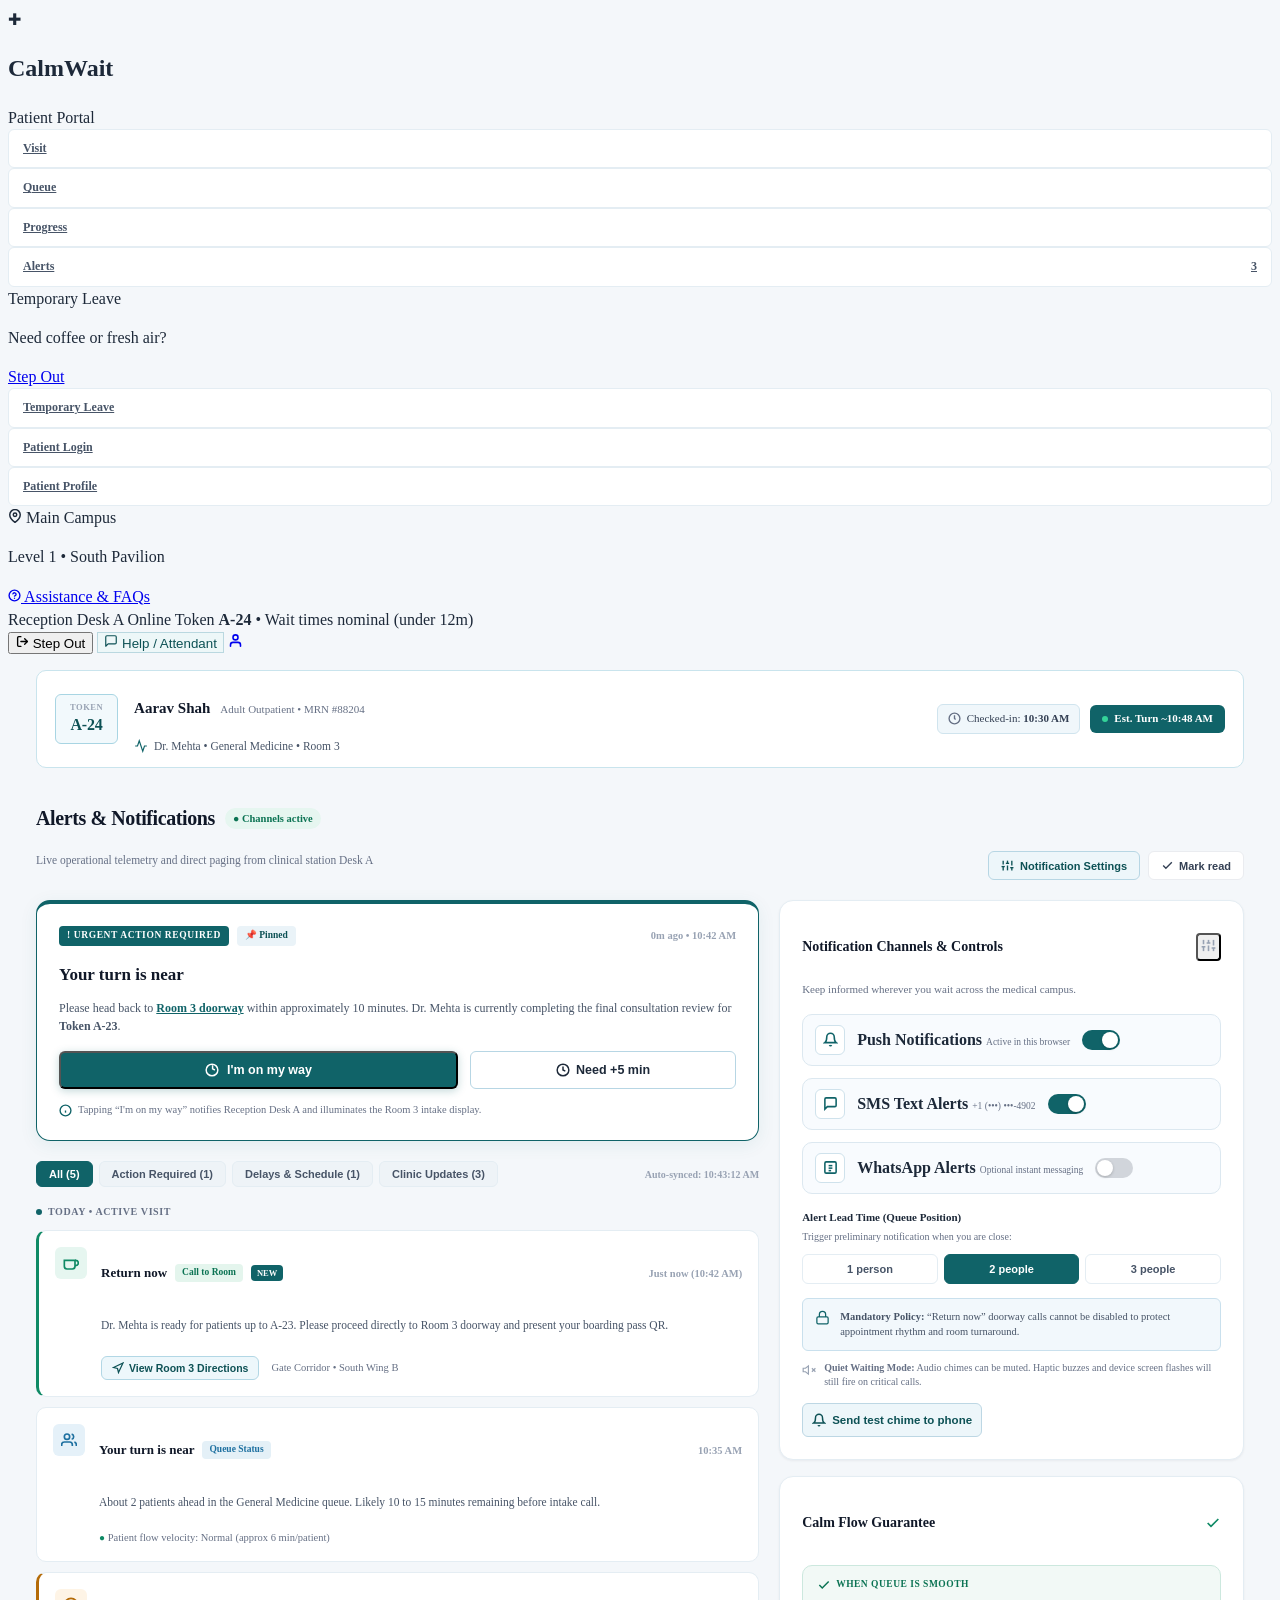
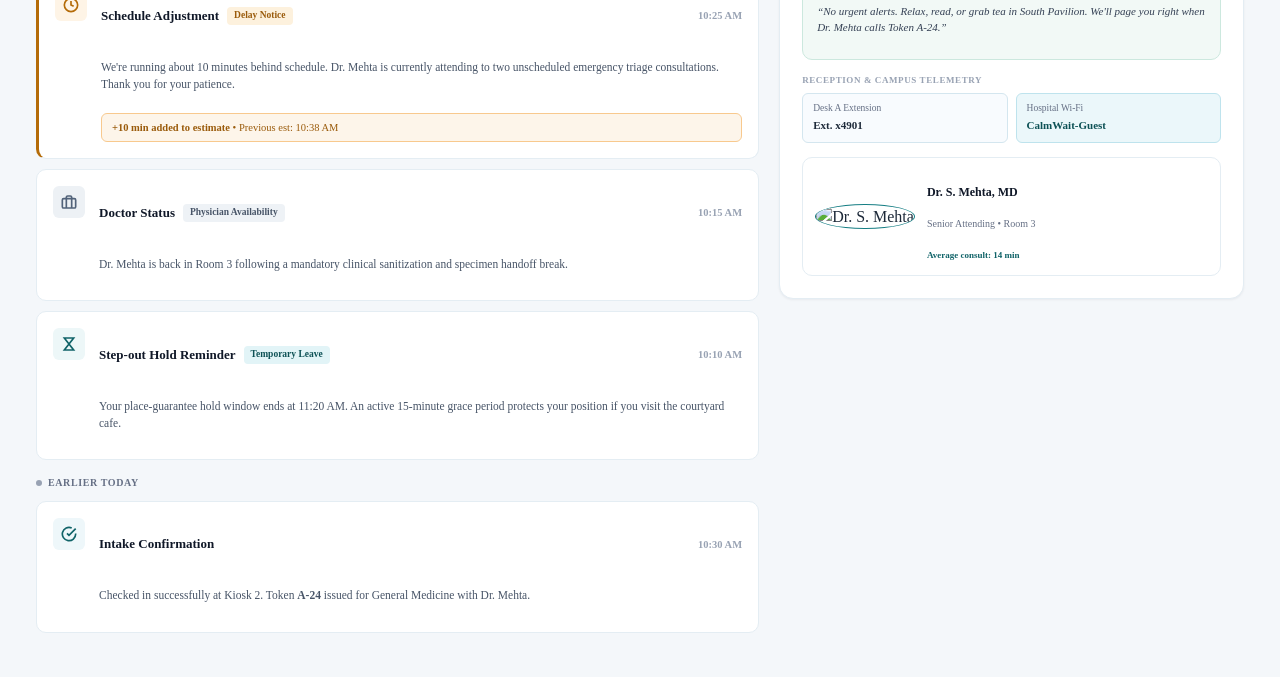
==== Notification/notification.html @ f2ccf95a "Added login and notification folder" ====
<!DOCTYPE html>
<html lang="en">
<head>
  <meta charset="UTF-8">
  <meta name="viewport" content="width=device-width, initial-scale=1.0">
  <title>CalmWait - Alerts & Notifications</title>
  <link rel="preconnect" href="https://fonts.googleapis.com">
  <link rel="preconnect" href="https://fonts.gstatic.com" crossorigin>
  <link href="https://fonts.googleapis.com/css2?family=Plus+Jakarta+Sans:wght@400;500;600;700;800&display=swap" rel="stylesheet">
  <link rel="stylesheet" href="../global/global.css">
  <link rel="stylesheet" href="alerts.css">
</head>
<body class="page-notification">

  <div class="app-container">
    
    <!-- Sidebar -->
    <aside class="sidebar">
      <div class="sidebar-top">
        <div class="brand">
          <div class="brand-icon">✚</div>
          <div class="brand-text">
            <h1>CalmWait</h1>
            <span>Patient Portal</span>
          </div>
        </div>

        <nav class="nav-list">
          <a href="../visit/visit.html" class="nav-item">Visit</a>
          <a href="../que/que.html" class="nav-item">Queue</a>
          <a href="../progress/progress.html" class="nav-item">Progress</a>
          <a href="../notification/notification.html" class="nav-item active">
            <span>Alerts</span>
            <span class="nav-badge">3</span>
          </a>
          <div class="nav-leave-box">
            <span class="nav-leave-tag">Temporary Leave</span>
            <p class="nav-leave-title">Need coffee or fresh air?</p>
            <a href="../index.html" class="btn-leave-action">Step Out</a>
          </div>
                  <a href="../index.html" class="nav-item">Temporary Leave</a>
          <a href="../login/login.html" class="nav-item">Patient Login</a>
          <a href="../pro/pro.html" class="nav-item">Patient Profile</a></nav>
      </div>

      <div class="sidebar-footer">
        <div class="location-info">
          <div class="loc-header">
            <svg width="14" height="14" viewBox="0 0 24 24" fill="none" stroke="currentColor" stroke-width="2.5" stroke-linecap="round" stroke-linejoin="round"><path d="M21 10c0 7-9 13-9 13s-9-6-9-13a9 9 0 0 1 18 0z"></path><circle cx="12" cy="10" r="3"></circle></svg>
            <span>Main Campus</span>
          </div>
          <p class="loc-sub">Level 1 • South Pavilion</p>
        </div>
        <a href="#" class="footer-link">
          <svg width="13" height="13" viewBox="0 0 24 24" fill="none" stroke="currentColor" stroke-width="2.5" stroke-linecap="round" stroke-linejoin="round"><circle cx="12" cy="12" r="10"></circle><path d="M9.09 9a3 3 0 0 1 5.83 1c0 2-3 3-3 3"></path><line x1="12" y1="17" x2="12.01" y2="17"></line></svg>
          Assistance &amp; FAQs
        </a>
      </div>
    </aside>

    <!-- Main Content Area -->
    <main class="main-content">

      <!-- Top Utility Bar -->
      <header class="utility-bar">
        <div class="desk-indicator">
          <span class="pulse-badge">
            <span class="pulse-dot"></span>
            Reception Desk A Online
          </span>
          <span class="token-top-pill">Token <strong>A-24</strong></span>
          <span class="desk-meta">• Wait times nominal (under 12m)</span>
        </div>

        <div class="account-actions">
          <button class="btn btn-outline-stepout" type="button">
            <svg width="13" height="13" viewBox="0 0 24 24" fill="none" stroke="currentColor" stroke-width="2.5" stroke-linecap="round" stroke-linejoin="round"><path d="M9 21H5a2 2 0 0 1-2-2V5a2 2 0 0 1 2-2h4"></path><polyline points="16 17 21 12 16 7"></polyline><line x1="21" y1="12" x2="9" y2="12"></line></svg>
            Step Out
          </button>
          <button class="btn btn-support" type="button">
            <svg width="14" height="14" viewBox="0 0 24 24" fill="none" stroke="currentColor" stroke-width="2" stroke-linecap="round" stroke-linejoin="round"><path d="M21 15a2 2 0 0 1-2 2H7l-4 4V5a2 2 0 0 1 2-2h14a2 2 0 0 1 2 2z"></path></svg>
            Help / Attendant
          </button>
          <a href="../pro/pro.html" class="profile-avatar" aria-label="Open patient profile">
            <svg width="15" height="15" viewBox="0 0 24 24" fill="none" stroke="currentColor" stroke-width="2.5" stroke-linecap="round" stroke-linejoin="round"><path d="M20 21v-2a4 4 0 0 0-4-4H8a4 4 0 0 0-4 4v2"></path><circle cx="12" cy="7" r="4"></circle></svg>
          </a>
        </div>
      </header>

      <!-- Patient Header Card -->
      <section class="patient-header-strip">
        <div class="patient-token-badge">
          <span class="token-lbl">TOKEN</span>
          <span class="token-val">A-24</span>
        </div>

        <div class="patient-meta-details">
          <div class="name-row">
            <h3>Aarav Shah</h3>
            <span class="patient-type">Adult Outpatient • MRN #88204</span>
          </div>
          <div class="doctor-row">
            <svg width="14" height="14" viewBox="0 0 24 24" fill="none" stroke="currentColor" stroke-width="2"><path d="M22 12h-4l-3 9L9 3l-3 9H2"></path></svg>
            <span>Dr. Mehta • General Medicine • Room 3</span>
          </div>
        </div>

        <div class="timing-details">
          <div class="checkin-badge">
            <svg width="13" height="13" viewBox="0 0 24 24" fill="none" stroke="currentColor" stroke-width="2.5"><circle cx="12" cy="12" r="10"></circle><polyline points="12 6 12 12 14 14"></polyline></svg>
            <span>Checked-in: <strong>10:30 AM</strong></span>
          </div>
          <div class="est-badge">
            <span class="est-dot"></span>
            <span>Est. Turn ~10:48 AM</span>
          </div>
        </div>
      </section>

      <!-- Page Title & Top Actions -->
      <section class="page-title-row">
        <div>
          <div class="title-with-pill">
            <h2>Alerts &amp; Notifications</h2>
            <span class="status-live-chip">● Channels active</span>
          </div>
          <p class="subtitle">Live operational telemetry and direct paging from clinical station Desk A</p>
        </div>

        <div class="top-page-btns">
          <button class="btn btn-settings" type="button">
            <svg width="13" height="13" viewBox="0 0 24 24" fill="none" stroke="currentColor" stroke-width="2.5"><line x1="4" y1="21" x2="4" y2="14"></line><line x1="4" y1="10" x2="4" y2="3"></line><line x1="12" y1="21" x2="12" y2="12"></line><line x1="12" y1="8" x2="12" y2="3"></line><line x1="20" y1="21" x2="20" y2="16"></line><line x1="20" y1="12" x2="20" y2="3"></line><line x1="1" y1="14" x2="7" y2="14"></line><line x1="9" y1="8" x2="15" y2="8"></line><line x1="17" y1="16" x2="23" y2="16"></line></svg>
            Notification Settings
          </button>
          <button class="btn btn-mark-read" type="button">
            <svg width="13" height="13" viewBox="0 0 24 24" fill="none" stroke="currentColor" stroke-width="2.5"><polyline points="20 6 9 17 4 12"></polyline></svg>
            Mark read
          </button>
        </div>
      </section>

      <!-- Main Layout 2 Columns -->
      <div class="alerts-layout-grid">
        
        <!-- Left: Urgent Banner + Filter Tabs + Feed -->
        <div class="feed-column">

          <!-- Urgent Hero Notification Card -->
          <article class="urgent-hero-card">
            <div class="urgent-top-line">
              <div class="urgent-tags">
                <span class="tag-urgent">! URGENT ACTION REQUIRED</span>
                <span class="tag-pinned">📌 Pinned</span>
              </div>
              <span class="urgent-timestamp">0m ago • 10:42 AM</span>
            </div>

            <h3 class="urgent-heading">Your turn is near</h3>
            <p class="urgent-body">
              Please head back to <a href="#" class="room-anchor">Room 3 doorway</a> within approximately 10 minutes. Dr. Mehta is currently completing the final consultation review for <strong>Token A-23</strong>.
            </p>

            <div class="urgent-actions">
              <button class="btn-way" type="button">
                <svg width="14" height="14" viewBox="0 0 24 24" fill="none" stroke="currentColor" stroke-width="2.5"><path d="M13 4v6l4 2"></path><circle cx="12" cy="12" r="10"></circle></svg>
                I'm on my way
              </button>
              <button class="btn-need-time" type="button">
                <svg width="14" height="14" viewBox="0 0 24 24" fill="none" stroke="currentColor" stroke-width="2.5"><circle cx="12" cy="12" r="10"></circle><polyline points="12 6 12 12 16 14"></polyline></svg>
                Need +5 min
              </button>
            </div>

            <div class="urgent-footnote">
              <svg width="13" height="13" viewBox="0 0 24 24" fill="none" stroke="currentColor" stroke-width="2.5"><circle cx="12" cy="12" r="10"></circle><line x1="12" y1="16" x2="12" y2="12"></line><line x1="12" y1="8" x2="12.01" y2="8"></line></svg>
              <span>Tapping &ldquo;I'm on my way&rdquo; notifies Reception Desk A and illuminates the Room 3 intake display.</span>
            </div>
          </article>

          <!-- Filter Pills & Auto-sync -->
          <div class="filter-controls-row">
            <div class="filter-pills" role="tablist">
              <button class="pill-btn active" type="button">All (5)</button>
              <button class="pill-btn" type="button">Action Required (1)</button>
              <button class="pill-btn" type="button">Delays &amp; Schedule (1)</button>
              <button class="pill-btn" type="button">Clinic Updates (3)</button>
            </div>
            <span class="auto-sync-label">Auto-synced: 10:43:12 AM</span>
          </div>

          <!-- Section: Today Active Visit -->
          <div class="timeline-section">
            <div class="section-divider-tag">
              <span class="timeline-dot"></span>
              <span>TODAY • ACTIVE VISIT</span>
            </div>

            <div class="alerts-feed-list">
              
              <!-- Item 1: Return now (Active Call) -->
              <article class="feed-item return-item">
                <div class="feed-icon-box green-icon">
                  <svg width="16" height="16" viewBox="0 0 24 24" fill="none" stroke="currentColor" stroke-width="2.5"><path d="M18 8h1a4 4 0 0 1 0 8h-1"></path><path d="M2 8h16v9a4 4 0 0 1-4 4H6a4 4 0 0 1-4-4V8z"></path></svg>
                </div>
                <div class="feed-content">
                  <div class="feed-item-header">
                    <div class="item-title-group">
                      <h4>Return now</h4>
                      <span class="badge-tag-green">Call to Room</span>
                      <span class="badge-new">New</span>
                    </div>
                    <span class="feed-time">Just now (10:42 AM)</span>
                  </div>
                  <p class="feed-text">
                    Dr. Mehta is ready for patients up to A-23. Please proceed directly to Room 3 doorway and present your boarding pass QR.
                  </p>
                  <div class="feed-inline-actions">
                    <button class="btn-item-link" type="button">
                      <svg width="12" height="12" viewBox="0 0 24 24" fill="none" stroke="currentColor" stroke-width="2.5"><polygon points="3 11 22 2 13 21 11 13 3 11"></polygon></svg>
                      View Room 3 Directions
                    </button>
                    <span class="gate-hint">Gate Corridor • South Wing B</span>
                  </div>
                </div>
              </article>

              <!-- Item 2: Your turn is near (Queue Status) -->
              <article class="feed-item">
                <div class="feed-icon-box blue-icon">
                  <svg width="16" height="16" viewBox="0 0 24 24" fill="none" stroke="currentColor" stroke-width="2.5"><path d="M17 21v-2a4 4 0 0 0-4-4H5a4 4 0 0 0-4 4v2"></path><circle cx="9" cy="7" r="4"></circle><path d="M23 21v-2a4 4 0 0 0-3-3.87"></path><path d="M16 3.13a4 4 0 0 1 0 7.75"></path></svg>
                </div>
                <div class="feed-content">
                  <div class="feed-item-header">
                    <div class="item-title-group">
                      <h4>Your turn is near</h4>
                      <span class="badge-tag-blue">Queue Status</span>
                    </div>
                    <span class="feed-time">10:35 AM</span>
                  </div>
                  <p class="feed-text">
                    About 2 patients ahead in the General Medicine queue. Likely 10 to 15 minutes remaining before intake call.
                  </p>
                  <div class="feed-sub-metric">
                    <span class="green-indicator">●</span> Patient flow velocity: Normal (approx 6 min/patient)
                  </div>
                </div>
              </article>

              <!-- Item 3: Schedule Adjustment (Delay Notice) -->
              <article class="feed-item delay-item">
                <div class="feed-icon-box amber-icon">
                  <svg width="16" height="16" viewBox="0 0 24 24" fill="none" stroke="currentColor" stroke-width="2.5"><circle cx="12" cy="12" r="10"></circle><polyline points="12 6 12 12 16 14"></polyline></svg>
                </div>
                <div class="feed-content">
                  <div class="feed-item-header">
                    <div class="item-title-group">
                      <h4>Schedule Adjustment</h4>
                      <span class="badge-tag-amber">Delay Notice</span>
                    </div>
                    <span class="feed-time">10:25 AM</span>
                  </div>
                  <p class="feed-text">
                    We're running about 10 minutes behind schedule. Dr. Mehta is currently attending to two unscheduled emergency triage consultations. Thank you for your patience.
                  </p>
                  <div class="delay-highlight">
                    <strong>+10 min added to estimate</strong> • Previous est: 10:38 AM
                  </div>
                </div>
              </article>

              <!-- Item 4: Doctor Status (Physician Availability) -->
              <article class="feed-item">
                <div class="feed-icon-box gray-icon">
                  <svg width="16" height="16" viewBox="0 0 24 24" fill="none" stroke="currentColor" stroke-width="2.5"><rect x="2" y="7" width="20" height="14" rx="2" ry="2"></rect><path d="M16 21V5a2 2 0 0 0-2-2h-4a2 2 0 0 0-2 2v16"></path></svg>
                </div>
                <div class="feed-content">
                  <div class="feed-item-header">
                    <div class="item-title-group">
                      <h4>Doctor Status</h4>
                      <span class="badge-tag-light">Physician Availability</span>
                    </div>
                    <span class="feed-time">10:15 AM</span>
                  </div>
                  <p class="feed-text">
                    Dr. Mehta is back in Room 3 following a mandatory clinical sanitization and specimen handoff break.
                  </p>
                </div>
              </article>

              <!-- Item 5: Step-out Hold Reminder -->
              <article class="feed-item">
                <div class="feed-icon-box teal-icon">
                  <svg width="16" height="16" viewBox="0 0 24 24" fill="none" stroke="currentColor" stroke-width="2.5"><polygon points="5 3 19 3 12 12 19 21 5 21 12 12 5 3"></polygon></svg>
                </div>
                <div class="feed-content">
                  <div class="feed-item-header">
                    <div class="item-title-group">
                      <h4>Step-out Hold Reminder</h4>
                      <span class="badge-tag-teal">Temporary Leave</span>
                    </div>
                    <span class="feed-time">10:10 AM</span>
                  </div>
                  <p class="feed-text">
                    Your place-guarantee hold window ends at 11:20 AM. An active 15-minute grace period protects your position if you visit the courtyard cafe.
                  </p>
                </div>
              </article>

            </div>
          </div>

          <!-- Section: Earlier Today -->
          <div class="timeline-section">
            <div class="section-divider-tag">
              <span class="timeline-dot muted"></span>
              <span>EARLIER TODAY</span>
            </div>

            <div class="alerts-feed-list">
              <article class="feed-item">
                <div class="feed-icon-box light-blue-icon">
                  <svg width="16" height="16" viewBox="0 0 24 24" fill="none" stroke="currentColor" stroke-width="2.5"><path d="M22 11.08V12a10 10 0 1 1-5.93-9.14"></path><polyline points="22 4 12 14.01 9 11.01"></polyline></svg>
                </div>
                <div class="feed-content">
                  <div class="feed-item-header">
                    <div class="item-title-group">
                      <h4>Intake Confirmation</h4>
                    </div>
                    <span class="feed-time">10:30 AM</span>
                  </div>
                  <p class="feed-text">
                    Checked in successfully at Kiosk 2. Token <strong>A-24</strong> issued for General Medicine with Dr. Mehta.
                  </p>
                </div>
              </article>
            </div>
          </div>

        </div>

        <!-- Right Column: Channels & Controls & Telemetry -->
        <aside class="controls-column">
          
          <!-- Channels & Controls Card -->
          <div class="card controls-card">
            <div class="card-head-row">
              <h3>Notification Channels &amp; Controls</h3>
              <button class="btn-tune" aria-label="Tune Channels" type="button">
                <svg width="15" height="15" viewBox="0 0 24 24" fill="none" stroke="currentColor" stroke-width="2.5"><line x1="4" y1="21" x2="4" y2="14"></line><line x1="4" y1="10" x2="4" y2="3"></line><line x1="12" y1="21" x2="12" y2="12"></line><line x1="12" y1="8" x2="12" y2="3"></line><line x1="20" y1="21" x2="20" y2="16"></line><line x1="20" y1="12" x2="20" y2="3"></line><line x1="1" y1="14" x2="7" y2="14"></line><line x1="9" y1="8" x2="15" y2="8"></line><line x1="17" y1="16" x2="23" y2="16"></line></svg>
              </button>
            </div>
            <p class="card-subhead">Keep informed wherever you wait across the medical campus.</p>

            <div class="channels-list">
              <!-- Push Notification Toggle -->
              <div class="channel-toggle-row">
                <div class="channel-icon-wrap">
                  <svg width="15" height="15" viewBox="0 0 24 24" fill="none" stroke="currentColor" stroke-width="2.5"><path d="M18 8A6 6 0 0 0 6 8c0 7-3 9-3 9h18s-3-2-3-9"></path><path d="M13.73 21a2 2 0 0 1-3.46 0"></path></svg>
                </div>
                <div class="channel-meta">
                  <strong>Push Notifications</strong>
                  <span>Active in this browser</span>
                </div>
                <label class="toggle-switch">
                  <input type="checkbox" checked>
                  <span class="slider"></span>
                </label>
              </div>

              <!-- SMS Alert Toggle -->
              <div class="channel-toggle-row">
                <div class="channel-icon-wrap">
                  <svg width="15" height="15" viewBox="0 0 24 24" fill="none" stroke="currentColor" stroke-width="2.5"><path d="M21 15a2 2 0 0 1-2 2H7l-4 4V5a2 2 0 0 1 2-2h14a2 2 0 0 1 2 2z"></path></svg>
                </div>
                <div class="channel-meta">
                  <strong>SMS Text Alerts</strong>
                  <span>+1 (•••) •••-4902</span>
                </div>
                <label class="toggle-switch">
                  <input type="checkbox" checked>
                  <span class="slider"></span>
                </label>
              </div>

              <!-- WhatsApp Alert Toggle -->
              <div class="channel-toggle-row">
                <div class="channel-icon-wrap">
                  <svg width="15" height="15" viewBox="0 0 24 24" fill="none" stroke="currentColor" stroke-width="2.5"><rect x="3" y="3" width="18" height="18" rx="2" ry="2"></rect><line x1="9" y1="9" x2="15" y2="9"></line><line x1="9" y1="13" x2="15" y2="13"></line><line x1="9" y1="17" x2="13" y2="17"></line></svg>
                </div>
                <div class="channel-meta">
                  <strong>WhatsApp Alerts</strong>
                  <span>Optional instant messaging</span>
                </div>
                <label class="toggle-switch">
                  <input type="checkbox">
                  <span class="slider"></span>
                </label>
              </div>
            </div>

            <!-- Alert Lead Time Segmented -->
            <div class="lead-time-control">
              <label class="lead-title">Alert Lead Time (Queue Position)</label>
              <span class="lead-desc">Trigger preliminary notification when you are close:</span>
              <div class="segment-pill-group">
                <button class="segment-btn" type="button">1 person</button>
                <button class="segment-btn active" type="button">2 people</button>
                <button class="segment-btn" type="button">3 people</button>
              </div>
            </div>

            <!-- Mandatory Policy Notice -->
            <div class="mandatory-policy-box">
              <svg width="15" height="15" viewBox="0 0 24 24" fill="none" stroke="currentColor" stroke-width="2"><rect x="3" y="11" width="18" height="11" rx="2" ry="2"></rect><path d="M7 11V7a5 5 0 0 1 10 0v4"></path></svg>
              <div>
                <strong>Mandatory Policy:</strong> &ldquo;Return now&rdquo; doorway calls cannot be disabled to protect appointment rhythm and room turnaround.
              </div>
            </div>

            <!-- Quiet Waiting Mode Disclaimer -->
            <div class="quiet-mode-note">
              <svg width="14" height="14" viewBox="0 0 24 24" fill="none" stroke="currentColor" stroke-width="2"><polygon points="11 5 6 9 2 9 2 15 6 15 11 19 11 5"></polygon><line x1="23" y1="9" x2="17" y2="15"></line><line x1="17" y1="9" x2="23" y2="15"></line></svg>
              <span><strong>Quiet Waiting Mode:</strong> Audio chimes can be muted. Haptic buzzes and device screen flashes will still fire on critical calls.</span>
            </div>

            <button class="btn btn-test-chime" type="button">
              <svg width="14" height="14" viewBox="0 0 24 24" fill="none" stroke="currentColor" stroke-width="2.5"><path d="M18 8A6 6 0 0 0 6 8c0 7-3 9-3 9h18s-3-2-3-9"></path><path d="M13.73 21a2 2 0 0 1-3.46 0"></path></svg>
              Send test chime to phone
            </button>
          </div>

          <!-- Calm Flow Guarantee Card -->
          <div class="card guarantee-card">
            <div class="card-head-row">
              <h3>Calm Flow Guarantee</h3>
              <svg class="verified-icon" width="16" height="16" viewBox="0 0 24 24" fill="none" stroke="currentColor" stroke-width="2.5"><polyline points="20 6 9 17 4 12"></polyline></svg>
            </div>

            <div class="guarantee-inner-box">
              <div class="guarantee-subhead">
                <svg width="14" height="14" viewBox="0 0 24 24" fill="none" stroke="currentColor" stroke-width="2.5"><polyline points="20 6 9 17 4 12"></polyline></svg>
                WHEN QUEUE IS SMOOTH
              </div>
              <p class="guarantee-quote">
                &ldquo;No urgent alerts. Relax, read, or grab tea in South Pavilion. We'll page you right when Dr. Mehta calls Token A-24.&rdquo;
              </p>
            </div>

            <!-- Reception & Campus Telemetry -->
            <div class="telemetry-section">
              <span class="telemetry-label">RECEPTION &amp; CAMPUS TELEMETRY</span>
              <div class="telemetry-grid">
                <div class="telemetry-item">
                  <span>Desk A Extension</span>
                  <strong>Ext. x4901</strong>
                </div>
                <div class="telemetry-item wifi-item">
                  <span>Hospital Wi-Fi</span>
                  <strong>CalmWait-Guest</strong>
                </div>
              </div>
            </div>

            <!-- Attending Doctor Badge -->
            <div class="doctor-badge-card">
              <div class="doc-avatar">
                <img src="https://images.unsplash.com/photo-1622253692010-333f2da6031d?w=100&auto=format&fit=crop&q=80" alt="Dr. S. Mehta">
              </div>
              <div class="doc-info">
                <h4>Dr. S. Mehta, MD</h4>
                <p>Senior Attending • Room 3</p>
                <span class="doc-avg">Average consult: 14 min</span>
              </div>
            </div>

          </div>

        </aside>

      </div>

    </main>

  </div>

</body>
</html>
---- Notification/alerts.css ----
/* ==========================================================================
   CalmWait Alerts & Notifications - Design Tokens & Styles
   ========================================================================== */


/* Base Reset & Typography */
body.page-notification {
  background-color: #f4f7fa;
  color: #1d2939;
  min-height: 100vh;
  line-height: 1.45;
}

.nav-item {
  display: flex;
  justify-content: space-between;
  align-items: center;
  padding: 10px 14px;
  font-size: 12px;
  font-weight: 600;
  color: #475467;
  border: 1px solid #e4edf3;
  border-radius: 6px;
  background: #ffffff;
}



.btn-support {
  background: #edf7f8;
  border: 1px solid #bad8e0;
  color: #0d5155;
}

/* ==========================================================================
   Patient Header Strip
   ========================================================================== */
.patient-header-strip {
  margin: 16px 28px 4px 28px;
  background: #ffffff;
  border: 1.5px solid #c9e4ed;
  border-radius: 10px;
  padding: 12px 18px;
  display: flex;
  align-items: center;
  justify-content: space-between;
  gap: 16px;
}

.patient-token-badge {
  background: #f2f9fc;
  border: 1.5px solid #a8d5e3;
  padding: 6px 14px;
  border-radius: 6px;
  display: flex;
  flex-direction: column;
  align-items: center;
  justify-content: center;
}

.token-lbl {
  font-size: 8.5px;
  font-weight: 800;
  color: #98a2b3;
  letter-spacing: 0.5px;
}

.token-val {
  font-size: 16px;
  font-weight: 800;
  color: #0d5155;
  letter-spacing: -0.2px;
}

.patient-meta-details {
  display: flex;
  flex-direction: column;
  gap: 3px;
  flex: 1;
}

.name-row {
  display: flex;
  align-items: baseline;
  gap: 10px;
}

.name-row h3 {
  font-size: 15px;
  font-weight: 800;
  color: #101828;
}

.patient-type {
  font-size: 11px;
  color: #667085;
  font-weight: 500;
}

.doctor-row {
  display: flex;
  align-items: center;
  gap: 6px;
  font-size: 11.5px;
  color: #475467;
}

.doctor-row svg {
  color: #106368;
}

.timing-details {
  display: flex;
  align-items: center;
  gap: 10px;
}

.checkin-badge {
  background: #f0f7fb;
  border: 1px solid #d0e4ee;
  border-radius: 6px;
  padding: 6px 10px;
  font-size: 11px;
  color: #344054;
  display: flex;
  align-items: center;
  gap: 6px;
}

.checkin-badge svg {
  color: #667085;
}

.est-badge {
  background: #106368;
  color: #ffffff;
  padding: 6px 12px;
  border-radius: 6px;
  font-size: 11px;
  font-weight: 700;
  display: flex;
  align-items: center;
  gap: 6px;
}

.est-dot {
  width: 6px;
  height: 6px;
  border-radius: 50%;
  background: #34d399;
}

/* Page Header Title */
.page-title-row {
  padding: 16px 28px 12px 28px;
  display: flex;
  align-items: flex-end;
  justify-content: space-between;
}

.title-with-pill {
  display: flex;
  align-items: center;
  gap: 10px;
}

.title-with-pill h2 {
  font-size: 20px;
  font-weight: 800;
  color: #101828;
  letter-spacing: -0.4px;
}

.status-live-chip {
  background: #e6f6f0;
  color: #0b7353;
  font-size: 10.5px;
  font-weight: 800;
  padding: 3px 8px;
  border-radius: 9999px;
}

.subtitle {
  font-size: 11.5px;
  color: #667085;
  margin-top: 2px;
}

.top-page-btns {
  display: flex;
  gap: 8px;
}

.btn-settings {
  border: 1px solid #b7d6e4;
  background: #edf6fa;
  color: #0d5155;
  padding: 7px 12px;
  border-radius: 6px;
  font-size: 11px;
  font-weight: 700;
  display: flex;
  align-items: center;
  gap: 6px;
}

.btn-settings:hover {
  background: #e1eff5;
  border-color: #167e84;
}

.btn-mark-read {
  border: 1px solid #eaecf0;
  background: #ffffff;
  color: #344054;
  padding: 7px 12px;
  border-radius: 6px;
  font-size: 11px;
  font-weight: 600;
  display: flex;
  align-items: center;
  gap: 5px;
}

.btn-mark-read:hover {
  background: #f2f4f7;
  border-color: #d0d5dd;
}

/* ==========================================================================
   2-Column Layout Grid
   ========================================================================== */
.alerts-layout-grid {
  display: grid;
  grid-template-columns: 1.4fr 0.9fr;
  gap: 20px;
  padding: 8px 28px 36px 28px;
  align-items: start;
}

.feed-column {
  display: flex;
  flex-direction: column;
  gap: 16px;
}

/* ==========================================================================
   Hero Urgent Card
   ========================================================================== */
.urgent-hero-card {
  background: #ffffff;
  border: 1.5px solid #106368;
  border-top: 4px solid #106368;
  border-radius: 14px;
  padding: 22px;
  box-shadow: 0 4px 18px rgba(16, 99, 104, 0.08);
}

.urgent-hero-card:hover {
  box-shadow: 0 6px 16px -2px rgba(16, 40, 60, 0.08), 0 2px 6px -1px rgba(16, 40, 60, 0.04);
}

.urgent-top-line {
  display: flex;
  justify-content: space-between;
  align-items: center;
  margin-bottom: 10px;
}

.urgent-tags {
  display: flex;
  gap: 8px;
}

.tag-urgent {
  background: #106368;
  color: #ffffff;
  font-size: 9.5px;
  font-weight: 800;
  letter-spacing: 0.6px;
  text-transform: uppercase;
  padding: 3px 8px;
  border-radius: 4px;
}

.tag-pinned {
  background: #eaf3f8;
  color: #0d5155;
  font-size: 9.5px;
  font-weight: 700;
  padding: 3px 8px;
  border-radius: 4px;
}

.urgent-timestamp {
  font-size: 10.5px;
  font-weight: 700;
  color: #98a2b3;
}

.urgent-heading {
  font-size: 17px;
  font-weight: 800;
  color: #101828;
  margin-bottom: 6px;
}

.urgent-body {
  font-size: 12px;
  color: #475467;
  line-height: 1.5;
  margin-bottom: 16px;
}

.room-anchor {
  color: #106368;
  font-weight: 700;
  text-decoration: underline;
}

.urgent-actions {
  display: grid;
  grid-template-columns: 1.5fr 1fr;
  gap: 12px;
  margin-bottom: 14px;
}

.btn-way {
  background: #106368;
  color: #ffffff;
  padding: 10px 16px;
  border-radius: 6px;
  font-size: 12.5px;
  font-weight: 700;
  display: flex;
  align-items: center;
  justify-content: center;
  gap: 8px;
  box-shadow: 0 2px 8px rgba(16, 99, 104, 0.25);
}

.btn-way:hover {
  background: #0d5155;
  
  box-shadow: 0 4px 12px rgba(16, 99, 104, 0.35);
}

.btn-way:active {
  transform: translateY(0);
}

.btn-need-time {
  border: 1.5px solid #b7d6e4;
  background: #ffffff;
  color: #1d2939;
  padding: 10px 16px;
  border-radius: 6px;
  font-size: 12.5px;
  font-weight: 700;
  display: flex;
  align-items: center;
  justify-content: center;
  gap: 6px;
}

.btn-need-time:hover {
  background: #f0f7fa;
  border-color: #167e84;
}

.urgent-footnote {
  display: flex;
  align-items: flex-start;
  gap: 6px;
  font-size: 10.5px;
  color: #667085;
  line-height: 1.4;
}

.urgent-footnote svg {
  color: #106368;
  margin-top: 1px;
  flex-shrink: 0;
}

/* ==========================================================================
   Filter Controls
   ========================================================================== */
.filter-controls-row {
  display: flex;
  align-items: center;
  justify-content: space-between;
  gap: 12px;
  margin-top: 4px;
}

.filter-pills {
  display: flex;
  gap: 6px;
  overflow-x: auto;
  padding-bottom: 2px;
}

.pill-btn {
  background: #eef3f7;
  color: #475467;
  border: 1px solid #e4edf3;
  font-size: 11px;
  font-weight: 700;
  padding: 6px 12px;
  border-radius: 6px;
  white-space: nowrap;
}

.pill-btn:hover {
  background: #e2edf3;
  color: #101828;
}

.pill-btn.active {
  background: #106368;
  border-color: #106368;
  color: #ffffff;
}

.auto-sync-label {
  font-size: 10px;
  color: #98a2b3;
  font-weight: 600;
  white-space: nowrap;
}

/* ==========================================================================
   Timeline Feed List
   ========================================================================== */
.timeline-section {
  display: flex;
  flex-direction: column;
  gap: 10px;
}

.section-divider-tag {
  display: flex;
  align-items: center;
  gap: 6px;
  font-size: 10px;
  font-weight: 800;
  color: #667085;
  letter-spacing: 0.6px;
  text-transform: uppercase;
}

.timeline-dot {
  width: 6px;
  height: 6px;
  border-radius: 50%;
  background: #106368;
}

.timeline-dot.muted {
  background: #98a2b3;
}

.alerts-feed-list {
  display: flex;
  flex-direction: column;
  gap: 10px;
}

.feed-item {
  background: #ffffff;
  border: 1px solid #e4edf3;
  border-radius: 10px;
  padding: 16px;
  display: flex;
  gap: 14px;
}

.feed-item:hover {
  border-color: #bed7e5;
  box-shadow: 0 6px 16px -2px rgba(16, 40, 60, 0.08), 0 2px 6px -1px rgba(16, 40, 60, 0.04);
  
}

.feed-item.return-item {
  border-left: 3.5px solid #0f8a65;
}

.feed-item.delay-item {
  border-left: 3.5px solid #b46b08;
}

.feed-icon-box {
  width: 32px;
  height: 32px;
  border-radius: 6px;
  display: flex;
  align-items: center;
  justify-content: center;
  flex-shrink: 0;
}

.green-icon {
  background: #e6f6f0;
  color: #0f8a65;
}

.blue-icon {
  background: #e5f1f9;
  color: #1e70a0;
}

.amber-icon {
  background: #fef4e6;
  color: #b46b08;
}

.gray-icon {
  background: #edf1f5;
  color: #52637a;
}

.teal-icon {
  background: #edf7f8;
  color: #106368;
}

.light-blue-icon {
  background: #eef7fa;
  color: #106368;
}

.feed-content {
  flex: 1;
  display: flex;
  flex-direction: column;
  gap: 5px;
}

.feed-item-header {
  display: flex;
  justify-content: space-between;
  align-items: center;
}

.item-title-group {
  display: flex;
  align-items: center;
  gap: 8px;
}

.item-title-group h4 {
  font-size: 13px;
  font-weight: 800;
  color: #101828;
}

.badge-tag-green {
  background: #e4f5ed;
  color: #0b7353;
  font-size: 9.5px;
  font-weight: 800;
  padding: 2px 7px;
  border-radius: 4px;
}

.badge-new {
  background: #106368;
  color: white;
  font-size: 8.5px;
  font-weight: 800;
  padding: 2px 6px;
  border-radius: 4px;
  text-transform: uppercase;
}

.badge-tag-blue {
  background: #e4f0f7;
  color: #1e70a0;
  font-size: 9.5px;
  font-weight: 800;
  padding: 2px 7px;
  border-radius: 4px;
}

.badge-tag-amber {
  background: #fdf1dd;
  color: #9a5b0b;
  font-size: 9.5px;
  font-weight: 800;
  padding: 2px 7px;
  border-radius: 4px;
}

.badge-tag-light {
  background: #eef2f6;
  color: #475467;
  font-size: 9.5px;
  font-weight: 800;
  padding: 2px 7px;
  border-radius: 4px;
}

.badge-tag-teal {
  background: #e2f4f7;
  color: #0d5155;
  font-size: 9.5px;
  font-weight: 800;
  padding: 2px 7px;
  border-radius: 4px;
}

.feed-time {
  font-size: 10.5px;
  color: #98a2b3;
  font-weight: 600;
}

.feed-text {
  font-size: 11.5px;
  color: #475467;
  line-height: 1.45;
}

.feed-inline-actions {
  display: flex;
  align-items: center;
  gap: 12px;
  margin-top: 6px;
}

.btn-item-link {
  border: 1px solid #b2d7e5;
  background: #edf7fb;
  color: #0d5155;
  padding: 5px 10px;
  border-radius: 6px;
  font-size: 10.5px;
  font-weight: 700;
  display: inline-flex;
  align-items: center;
  gap: 5px;
}

.btn-item-link:hover {
  background: #e1eff5;
  border-color: #167e84;
}

.gate-hint {
  font-size: 10.5px;
  color: #667085;
  font-weight: 500;
}

.feed-sub-metric {
  font-size: 10.5px;
  color: #667085;
  margin-top: 3px;
}

.green-indicator {
  color: #0f8a65;
  font-size: 10px;
}

.delay-highlight {
  background: #fdf5ea;
  border: 1px solid #f8c98e;
  padding: 6px 10px;
  border-radius: 6px;
  font-size: 10.5px;
  color: #9a5b0b;
  margin-top: 4px;
}

/* ==========================================================================
   Controls & Side Cards
   ========================================================================== */
.controls-column {
  display: flex;
  flex-direction: column;
  gap: 16px;
}

.card {
  background: #ffffff;
  border: 1px solid #e4edf3;
  border-radius: 14px;
  padding: 22px;
  box-shadow: 0 1px 3px rgba(16, 24, 40, 0.04), 0 1px 2px rgba(16, 24, 40, 0.02);
}

.card-head-row {
  display: flex;
  justify-content: space-between;
  align-items: center;
  margin-bottom: 4px;
}

.card-head-row h3 {
  font-size: 14px;
  font-weight: 800;
  color: #101828;
}

.btn-tune {
  color: #98a2b3;
  padding: 3px;
  border-radius: 4px;
}

.btn-tune:hover {
  color: #1d2939;
  background: #f2f4f7;
}

.card-subhead {
  font-size: 11px;
  color: #667085;
  line-height: 1.4;
  margin-bottom: 16px;
}

/* Channel Toggles */
.channels-list {
  display: flex;
  flex-direction: column;
  gap: 12px;
}

.channel-toggle-row {
  background: #f8fbfe;
  border: 1px solid #dce8f0;
  border-radius: 10px;
  padding: 10px 12px;
  display: flex;
  align-items: center;
  gap: 12px;
}

.channel-toggle-row:hover {
  background: #f1f8fc;
  border-color: #badbeb;
}

.channel-icon-wrap {
  width: 28px;
  height: 28px;
  border-radius: 6px;
  background: #ffffff;
  border: 1px solid #cfe2ec;
  color: #106368;
  display: flex;
  align-items: center;
  justify-content: center;
  flex-shrink: 0;
}

.channel-met.channel-meta strong {
  font-size: 11.5px;
  font-weight: 700;
  color: #1d2939;
}

.channel-meta span {
  font-size: 9.5px;
  color: #667085;
}

/* iOS Style Switch */
.toggle-switch {
  position: relative;
  display: inline-block;
  width: 38px;
  height: 20px;
  flex-shrink: 0;
}

.toggle-switch input {
  opacity: 0;
  width: 0;
  height: 0;
}

.slider {
  position: absolute;
  cursor: pointer;
  top: 0;
  left: 0;
  right: 0;
  bottom: 0;
  background-color: #d1d5db;
  border-radius: 20px;
}

.slider:before {
  position: absolute;
  content: "";
  height: 16px;
  width: 16px;
  left: 2px;
  bottom: 2px;
  background-color: white;
  border-radius: 50%;
  box-shadow: 0 1px 3px rgba(0,0,0,0.2);
}

input:checked + .slider {
  background-color: #106368;
}

input:checked + .slider:before {
  transform: translateX(18px);
}

/* Lead Time Selector */
.lead-time-control {
  margin-top: 16px;
  display: flex;
  flex-direction: column;
  gap: 4px;
}

.lead-title {
  font-size: 11px;
  font-weight: 800;
  color: #1d2939;
}

.lead-desc {
  font-size: 10px;
  color: #667085;
  margin-bottom: 6px;
}

.segment-pill-group {
  display: grid;
  grid-template-columns: repeat(3, 1fr);
  gap: 6px;
}

.segment-btn {
  border: 1px solid #e4edf3;
  background: #ffffff;
  padding: 8px 4px;
  border-radius: 6px;
  font-size: 11px;
  font-weight: 700;
  color: #475467;
  text-align: center;
}

.segment-btn:hover {
  background: #f7fafc;
  border-color: #167e84;
}

.segment-btn.active {
  background: #106368;
  color: #ffffff;
  border-color: #106368;
}

/* Mandatory Policy */
.mandatory-policy-box {
  margin-top: 14px;
  background: #f2f8fc;
  border: 1px solid #c9e0ed;
  border-radius: 6px;
  padding: 10px 12px;
  display: flex;
  gap: 10px;
  font-size: 10.5px;
  color: #475467;
  line-height: 1.45;
}

.mandatory-policy-box svg {
  color: #106368;
  flex-shrink: 0;
  margin-top: 1px;
}

.quiet-mode-note {
  margin-top: 10px;
  display: flex;
  gap: 8px;
  font-size: 10px;
  color: #667085;
  line-height: 1.4;
}

.quiet-mode-note svg {
  color: #98a2b3;
  flex-shrink: 0;
  margin-top: 2px;
}

.btn-test-chime {
  margin-top: 14px;
  border: 1.5px solid #bdd7e4;
  background: #edf6fa;
  color: #0d5155;
  padding: 9px;
  border-radius: 6px;
  font-size: 11.5px;
  font-weight: 700;
  display: flex;
  align-items: center;
  justify-content: center;
  gap: 6px;
}

.btn-test-chime:hover {
  background: #deeff5;
  border-color: #167e84;
  
}

/* ==========================================================================
   Calm Flow Guarantee Card
   ========================================================================== */
.guarantee-card {
  display: flex;
  flex-direction: column;
  gap: 14px;
}

.verified-icon {
  color: #0f8a65;
}

.guarantee-inner-box {
  background: #f2f9f6;
  border: 1px solid #cce8de;
  border-radius: 10px;
  padding: 12px 14px;
}

.guarantee-subhead {
  display: flex;
  align-items: center;
  gap: 5px;
  color: #0b7353;
  font-size: 9.5px;
  font-weight: 800;
  letter-spacing: 0.5px;
  text-transform: uppercase;
  margin-bottom: 6px;
}

.guarantee-quote {
  font-size: 11px;
  color: #344054;
  line-height: 1.5;
  font-style: italic;
}

/* Telemetry Section */
.telemetry-section {
  display: flex;
  flex-direction: column;
  gap: 6px;
}

.telemetry-label {
  font-size: 9px;
  font-weight: 800;
  color: #98a2b3;
  letter-spacing: 0.6px;
  text-transform: uppercase;
}

.telemetry-grid {
  display: grid;
  grid-template-columns: 1fr 1fr;
  gap: 8px;
}

.telemetry-item {
  border: 1px solid #d4e6ef;
  background: #f8fbfe;
  border-radius: 6px;
  padding: 8px 10px;
  display: flex;
  flex-direction: column;
  gap: 2px;
}

.telemetry-item span {
  font-size: 9.5px;
  color: #667085;
}

.telemetry-item strong {
  font-size: 11px;
  color: #1d2939;
}

.wifi-item {
  background: #ebf7fa;
  border-color: #bee3ed;
}

.wifi-item strong {
  color: #0d5155;
}

/* Attending Doctor Badge */
.doctor-badge-card {
  border: 1px solid #e4edf3;
  background: #ffffff;
  border-radius: 10px;
  padding: 10px 12px;
  display: flex;
  align-items: center;
  gap: 12px;
}

.doctor-badge-card:hover {
  background: #f7fafc;
  border-color: #bed7e5;
}

.doc-avatar img {
  width: 42px;
  height: 42px;
  border-radius: 50%;
  object-fit: cover;
  border: 1.5px solid #167e84;
}

.doc-info h4 {
  font-size: 12px;
  font-weight: 800;
  color: #101828;
}

.doc-info p {
  font-size: 10px;
  color: #667085;
}

.doc-avg {
  font-size: 9px;
  color: #106368;
  font-weight: 700;
}

/* ==========================================================================
   Responsive Media Queries
   ========================================================================== */

/* Laptops / Smaller screens (<= 1100px) */
@media (max-width: 1100px) {
  .app-container {
    grid-template-columns: 190px 1fr;
  }
  .alerts-layout-grid {
    grid-template-columns: 1fr;
  }
}

/* Tablets (<= 860px) */
@media (max-width: 860px) {
  .app-container {
    grid-template-columns: 1fr;
  }

  .sidebar {
    height: auto;
    position: relative;
    border-right: none;
    border-bottom: 1px solid #e4edf3;
  }

  .nav-list {
    flex-direction: row;
    flex-wrap: wrap;
  }

  .nav-item {
    flex: 1 1 auto;
    justify-content: center;
    gap: 8px;
  }

  .nav-leave-box {
    display: none;
  }

  .sidebar-footer {
    display: none;
  }

  .patient-header-strip {
    flex-direction: column;
    align-items: flex-start;
  }

  .page-title-row {
    flex-direction: column;
    align-items: flex-start;
    gap: 12px;
  }
}

/* Mobile Devices (<= 600px) */
@media (max-width: 600px) {
  .utility-bar {
    padding: 10px 16px;
    flex-direction: column;
    align-items: flex-start;
    gap: 10px;
  }

  .patient-header-strip {
    margin: 12px 16px 0 16px;
    padding: 12px;
  }

  .page-title-row {
    padding: 14px 16px 8px 16px;
  }

  .alerts-layout-grid {
    padding: 8px 16px 24px 16px;
    gap: 14px;
  }

  .urgent-actions {
    grid-template-columns: 1fr;
  }

  .filter-controls-row {
    flex-direction: column;
    align-items: flex-start;
  }

  .telemetry-grid {
    grid-template-columns: 1fr;
  }
}
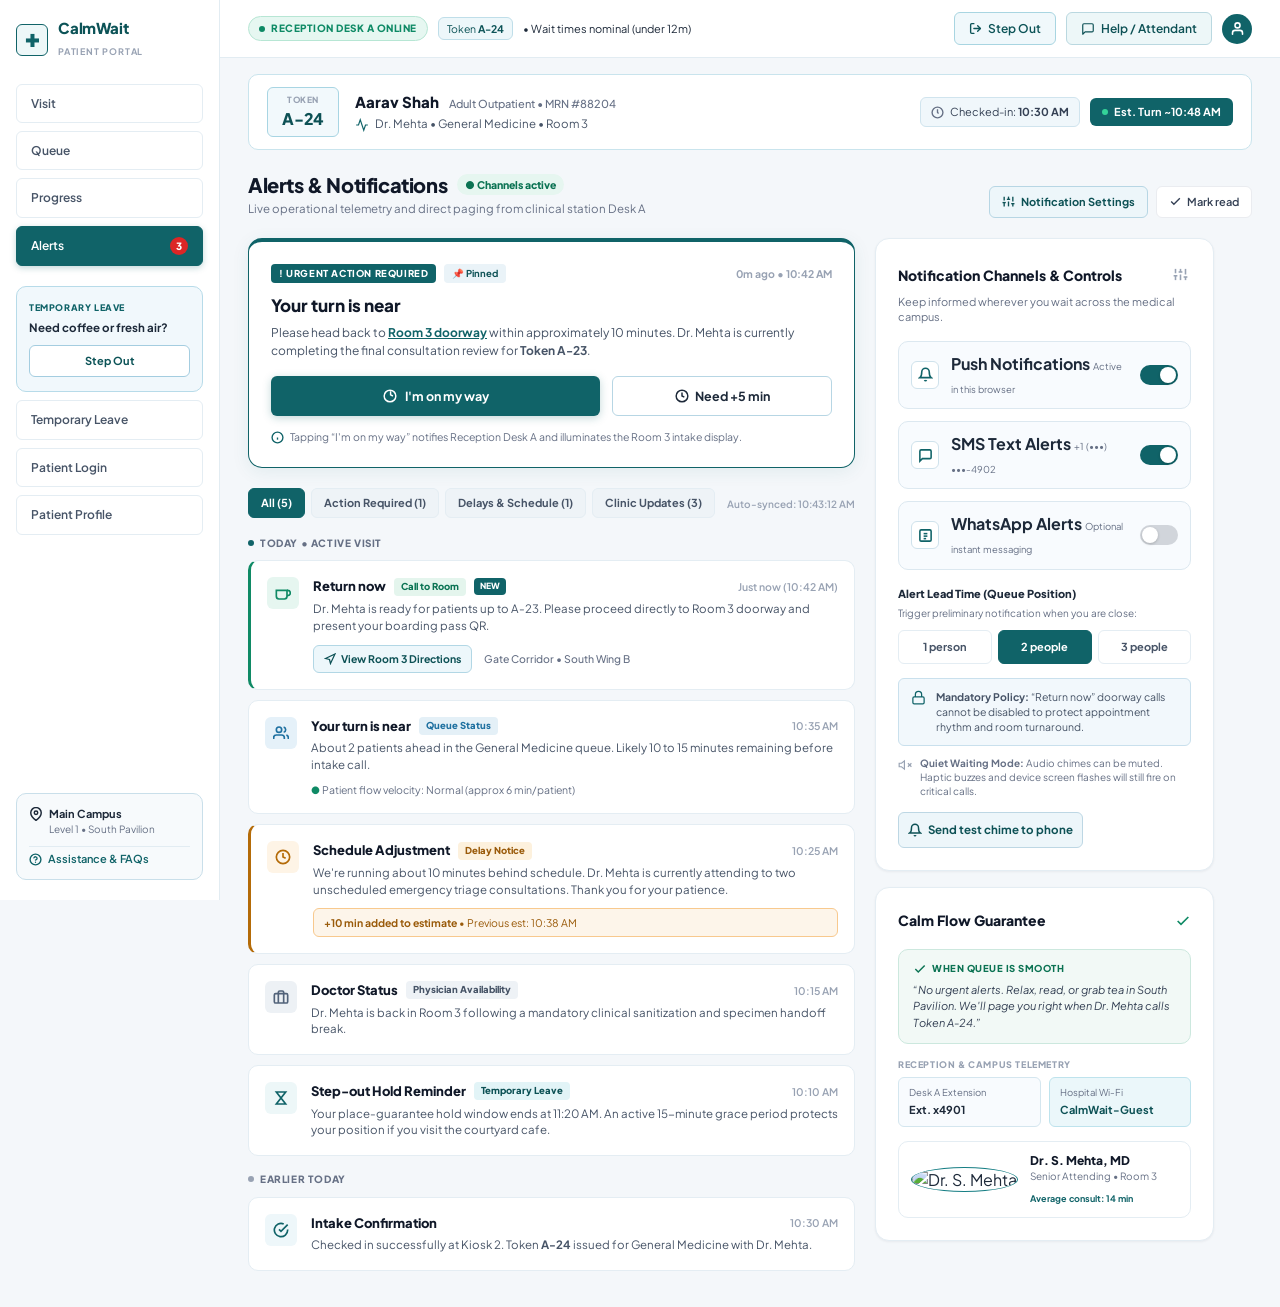
==== commit 7c9f891d: "minor hot-fix in folders" ====
--- a/Notification/notification.html
+++ b/Notification/notification.html
@@ -484,4 +484,10 @@
   </div>
 
 </body>
-</html>+</html>
+
+
+
+
+
+
--- a/global/global.css
+++ b/global/global.css
@@ -0,0 +1,448 @@
+/* Shared baseline used by every CalmWait page. Page themes and layouts stay in their own stylesheets. */
+* {
+  box-sizing: border-box;
+  margin: 0;
+  padding: 0;
+  font-family: 'Plus Jakarta Sans', -apple-system, BlinkMacSystemFont, "Segoe UI", Roboto, sans-serif;
+  -webkit-font-smoothing: antialiased;
+}
+
+button {
+  background: none;
+  border: none;
+  font: inherit;
+  cursor: pointer;
+}
+
+a {
+  color: inherit;
+  text-decoration: none;
+}
+
+/* Shared page-shell and component rules. */
+.app-container {
+  display: grid;
+  grid-template-columns: 220px 1fr;
+  min-height: 100vh;
+  background-color: #f4f7fa;
+  
+}
+
+.sidebar {
+  background-color: #ffffff;
+  border-right: 1px solid #e2ecf2;
+  padding: 20px 16px;
+  display: flex;
+  flex-direction: column;
+  justify-content: space-between;
+  position: sticky;
+  top: 0;
+  height: 100vh;
+  overflow-y: auto;
+  
+}
+
+.brand {
+  display: flex;
+  align-items: center;
+  gap: 10px;
+  margin-bottom: 24px;
+  
+}
+
+.brand-icon {
+  width: 32px;
+  height: 32px;
+  border-radius: 6px;
+  background: #edf7f8;
+  border: 1.5px solid #106368;
+  color: #106368;
+  display: flex;
+  align-items: center;
+  justify-content: center;
+  font-size: 17px;
+  font-weight: 800;
+  
+}
+
+.brand:hover .brand-icon {
+  
+  background: #106368;
+  color: #fff;
+  
+}
+
+.brand-text h1 {
+  font-size: 15px;
+  font-weight: 800;
+  color: #0c5357;
+  line-height: 1.1;
+  letter-spacing: -0.2px;
+  
+}
+
+body.page-notification .brand-text span,
+body.page-progress .brand-text span,
+body.page-queue .brand-text span,
+body.page-visit .brand-text span,
+body.page-index .brand-text span {
+  font-size: 9px;
+  text-transform: uppercase;
+  letter-spacing: 0.8px;
+  font-weight: 700;
+  color: #98a2b3;
+}
+
+.nav-list {
+  display: flex;
+  flex-direction: column;
+  gap: 8px;
+  
+}
+
+.nav-item:hover {
+  background: #f8fafc;
+  color: #0c5357;
+  border-color: #bed7e5;
+  
+  
+}
+
+.nav-item.active {
+  background: #106368;
+  color: #ffffff;
+  border-color: #106368;
+  box-shadow: 0 2px 6px rgba(16, 99, 104, 0.25);
+  
+}
+
+.nav-badge {
+  background: #dc2626;
+  color: white;
+  font-size: 10px;
+  font-weight: 800;
+  width: 18px;
+  height: 18px;
+  border-radius: 50%;
+  display: flex;
+  align-items: center;
+  justify-content: center;
+  
+}
+
+.nav-leave-box {
+  margin-top: 12px;
+  border: 1.5px solid #b7dbe9;
+  background-color: #f1f8fc;
+  border-radius: 10px;
+  padding: 14px 12px;
+  display: flex;
+  flex-direction: column;
+  gap: 6px;
+  
+}
+
+.nav-leave-tag {
+  font-size: 9px;
+  font-weight: 800;
+  color: #106368;
+  letter-spacing: 0.6px;
+  text-transform: uppercase;
+  
+}
+
+.nav-leave-title {
+  font-size: 11.5px;
+  font-weight: 700;
+  color: #1d2939;
+  line-height: 1.35;
+  
+}
+
+.btn-leave-action {
+  margin-top: 4px;
+  border: 1.5px solid #a4cde0;
+  background: #ffffff;
+  color: #0c5357;
+  font-size: 11px;
+  font-weight: 700;
+  padding: 7px;
+  border-radius: 6px;
+  text-align: center;
+  
+}
+
+.btn-leave-action:hover {
+  background: #106368;
+  border-color: #106368;
+  color: #ffffff;
+  
+}
+
+.sidebar-footer {
+  border: 1px solid #c9dfea;
+  background: #f7fafc;
+  border-radius: 10px;
+  padding: 12px;
+  display: flex;
+  flex-direction: column;
+  gap: 10px;
+  
+}
+
+.loc-header {
+  display: flex;
+  align-items: center;
+  gap: 6px;
+  font-size: 11px;
+  font-weight: 700;
+  color: #1d2939;
+  
+}
+
+.loc-sub {
+  font-size: 10px;
+  color: #667085;
+  padding-left: 20px;
+  
+}
+
+.footer-link {
+  font-size: 11px;
+  color: #106368;
+  font-weight: 600;
+  display: flex;
+  align-items: center;
+  gap: 6px;
+  padding-top: 4px;
+  border-top: 1px solid #e2ecf2;
+  
+}
+
+.footer-link:hover {
+  color: #093e42;
+  text-decoration: underline;
+  
+}
+
+.main-content {
+  display: flex;
+  flex-direction: column;
+  background: #f4f7fa;
+  
+}
+
+.utility-bar {
+  display: flex;
+  align-items: center;
+  justify-content: space-between;
+  padding: 12px 28px;
+  background: #ffffff;
+  border-bottom: 1px solid #e2ecf2;
+  
+}
+
+.desk-indicator {
+  display: flex;
+  align-items: center;
+  gap: 10px;
+  font-size: 11px;
+  
+}
+
+.pulse-badge {
+  background: #e6f7f1;
+  border: 1px solid #b7e6d4;
+  color: #0e8a65;
+  font-weight: 800;
+  font-size: 10px;
+  letter-spacing: 0.5px;
+  text-transform: uppercase;
+  padding: 4px 10px;
+  border-radius: 9999px;
+  display: flex;
+  align-items: center;
+  gap: 6px;
+  
+}
+
+.pulse-dot {
+  width: 6px;
+  height: 6px;
+  border-radius: 50%;
+  background-color: #0e8a65;
+  box-shadow: 0 0 0 0 rgba(15, 138, 101, 0.7);
+  
+}
+
+.token-top-pill {
+  background: #edf7fa;
+  border: 1px solid #bfdee9;
+  color: #0c5357;
+  padding: 3px 8px;
+  border-radius: 6px;
+  font-size: 10.5px;
+  
+}
+
+.desk-meta,
+.account-actions {
+  display: flex;
+  align-items: center;
+  gap: 10px;
+  
+}
+
+.btn {
+  padding: 7px 14px;
+  border-radius: 6px;
+  font-size: 12px;
+  font-weight: 600;
+  display: inline-flex;
+  align-items: center;
+  justify-content: center;
+  gap: 6px;
+  
+}
+
+.btn-outline-stepout {
+  border: 1.5px solid #a8d5e1;
+  background: #f0f8fb;
+  color: #0c5357;
+  
+}
+
+.btn-outline-stepout:hover {
+  background: #e2f2f7;
+  border-color: #167e84;
+  
+  
+}
+
+.btn-support:hover {
+  background: #dff0f4;
+  border-color: #167e84;
+  
+}
+
+.profile-avatar {
+  width: 30px;
+  height: 30px;
+  border-radius: 50%;
+  background: #106368;
+  color: white;
+  display: flex;
+  align-items: center;
+  justify-content: center;
+  
+}
+
+.profile-avatar:hover {
+  background: #093e42;
+  
+  
+}
+
+.card:hover {
+  box-shadow: 0 6px 18px -2px rgba(16, 40, 60, 0.08), 0 2px 6px -1px rgba(16, 40, 60, 0.03);
+  
+}
+
+body.page-analytics .brand-text span,
+body.page-console .brand-text span {
+  font-size: 8px;
+  text-transform: uppercase;
+  letter-spacing: 0.6px;
+  font-weight: 700;
+  color: #98a2b3;
+  display: block;
+}
+
+.nav-item.active svg {
+  color: #ffffff;
+  
+}
+
+.main-content {
+  display: flex;
+  flex-direction: column;
+  background: #f4f7fa;
+  min-width: 0;
+  
+}
+
+.kpi-unit {
+  font-size: 10px;
+  font-weight: 700;
+  color: #98a2b3;
+  
+}
+
+.nav-item {
+  display: flex;
+  align-items: center;
+  justify-content: space-between;
+  padding: 10px 14px;
+  font-size: 12px;
+  font-weight: 600;
+  color: #475467;
+  border: 1px solid #e2ecf2;
+  border-radius: 6px;
+  background: #ffffff;
+  
+}
+
+.btn-support {
+  background: #eef6f8;
+  border: 1px solid #bad8e0;
+  color: #0c5357;
+  
+}
+
+.nav-item.active svg {
+  stroke: #ffffff;
+  
+}
+
+.nav-icon-title {
+  display: flex;
+  align-items: center;
+  gap: 8px;
+  
+}
+
+.alert-dot-indicator {
+  width: 7px;
+  height: 7px;
+  border-radius: 50%;
+  background: #e11d48;
+  
+}
+
+/* Shared theme and page canvas for visit and temporary-leave screens. */
+
+
+body.page-visit, body.page-index {
+  background-color: #f4f7fa;
+  color: #1d2939;
+  min-height: 100vh;
+  line-height: 1.45;
+  overflow-x: hidden;
+}
+
+a:hover {
+  text-decoration: underline;
+}
+
+button:hover {
+  opacity: 0.88;
+}
+
+a:focus,
+button:focus,
+input:focus,
+select:focus,
+textarea:focus {
+  outline: 3px solid #167e84;
+  outline-offset: 2px;
+}
--- a/Notification/alerts.css
+++ b/Notification/alerts.css
@@ -1141,4 +1141,8 @@
   .telemetry-grid {
     grid-template-columns: 1fr;
   }
-}+}
+
+
+
+
